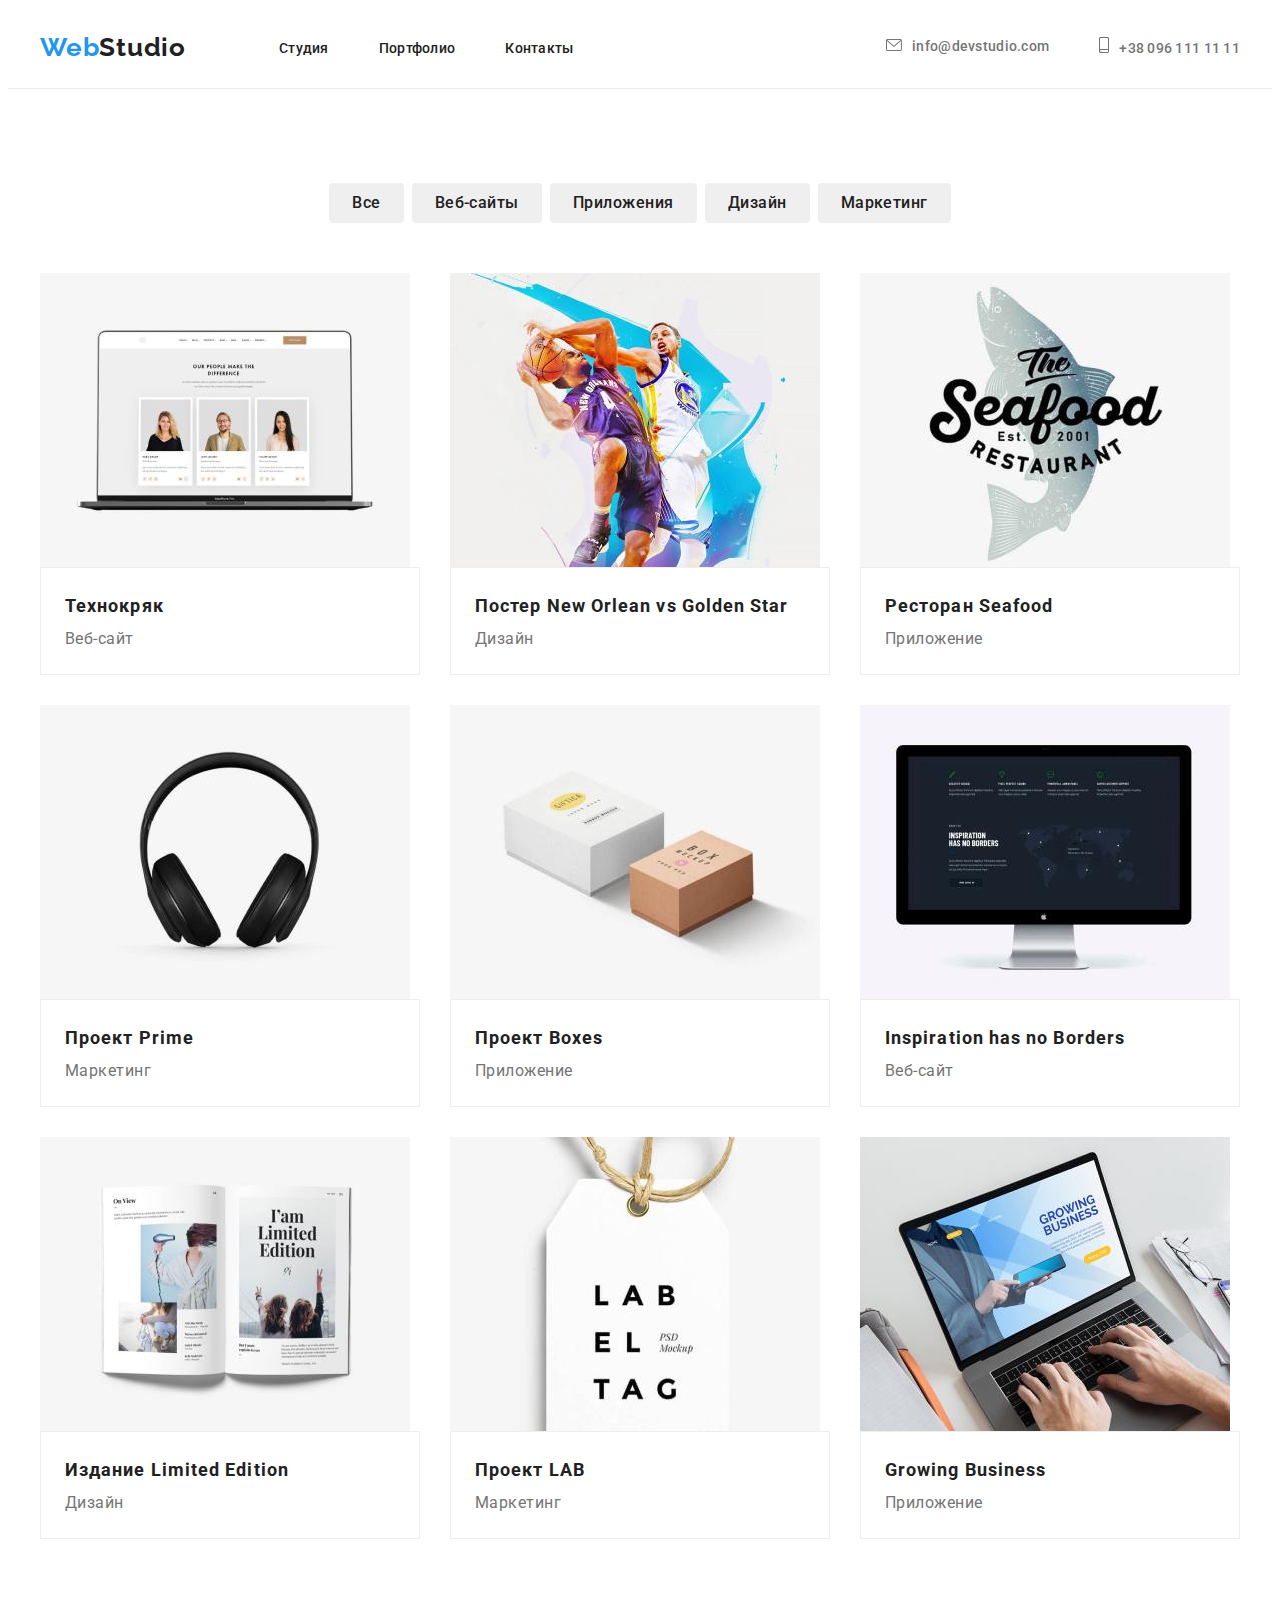
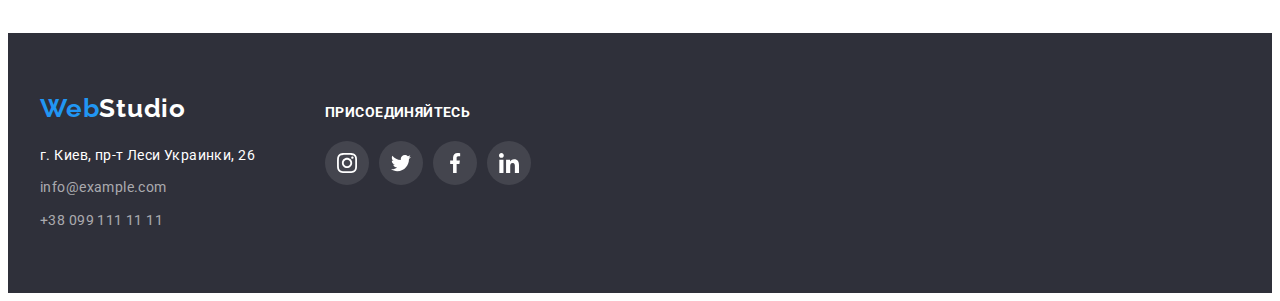
==== portfolio.html @ 64e589b5 "Копирует файлы с ДЗ№4" ====
<!DOCTYPE html>
<html lang="ru">
<head>
    <meta charset="UTF-8">
    <meta http-equiv="X-UA-Compatible" content="IE=edge">
    <meta name="viewport" content="width=device-width, initial-scale=1.0">
    <title>Портфолио</title>
    <link rel="preconnect" href="https://fonts.googleapis.com">
    <link rel="preconnect" href="https://fonts.gstatic.com" crossorigin>
    <link href="https://fonts.googleapis.com/css2?family=Raleway:wght@700&family=Roboto:wght@400;500;700;900&display=swap"
        rel="stylesheet">
    <link rel="stylesheet" href="https://cdnjs.cloudflare.com/ajax/libs/modern-normalize/1.1.0/modern-normalize.min.css"
            integrity="sha512-wpPYUAdjBVSE4KJnH1VR1HeZfpl1ub8YT/NKx4PuQ5NmX2tKuGu6U/JRp5y+Y8XG2tV+wKQpNHVUX03MfMFn9Q=="
            crossorigin="anonymous" referrerpolicy="no-referrer" />
    <link rel="stylesheet" href="./css/styles.css">
</head>
<body>

<!-- Хедер сайта -->
<header class="header">
    <div class="container header-container">
        <nav class="header-nav">
            <a class="logo logo-accent link" href="/">Web<span class="logo-dark">Studio</span></a>
            <ul class="menu-list">
                <li class="menu-item"><a class="menu-lihk link" href="./index.html">Студия</a></li>
                <li class="menu-item"><a class="menu-lihk link" href="./portfolio.html">Портфолио</a></li>
                <li class="menu-item"><a class="menu-lihk link" href="#">Контакты</a></li>
            </ul>
        </nav>

        <ul class="header-contacts">
            <li class="contacts-item">
                <a href="mailto:info@devstudio.com" class="contacts-link link">
                    <svg class="contacts-icon" width="16" height="12">
                        <use href="./images/icons.svg#icon-email"></use>
                    </svg>info@devstudio.com</a>
            </li>
            <li class="contacts-item">
                <a href="tel:+380961111111" class="contacts-link link">
                    <svg class="contacts-icon" width="10" height="16">
                        <use href="./images/icons.svg#icon-phone"></use>
                    </svg>+38 096 111 11 11</a>
            </li>
        </ul>
    </div>
</header>

<!-- Содержимое Страницы -->
<main>

<!-- Секция Портфолио -->
    <section class="section portfolio">
    <div class="container container-portfolio">
        <h1 class="visually-hidden">Портфолио</h1>
    
    <!-- Список кнопок -->
        <ul class="portfolio-btn-list">
            <li class="portfolio-btn-item"><button class="button portfolio-btn" type="button">Все</button></li>
            <li class="portfolio-btn-item"><button class="button portfolio-btn" type="button">Веб-сайты</button></li>
            <li class="portfolio-btn-item"><button class="button portfolio-btn" type="button">Приложения</button></li>
            <li class="portfolio-btn-item"><button class="button portfolio-btn" type="button">Дизайн</button></li>
            <li class="portfolio-btn-item"><button class="button portfolio-btn" type="button">Маркетинг</button></li>
        </ul>
        
        
        <!-- Примеры работ -->
        <ul class="examples-list">
            <li class="examples-item">
                <img src="./images/portfolio-img-1.jpg" 
                     alt="ноутбук"
                     width="370" 
                     height="294" /> 
                    <div class="examples-item-description"> 
                <h3 class="examples-title">Технокряк</h3>
                <p class="examples-text">Веб-сайт</p>
                </div>
            </li>
            <li class="examples-item">
                <img src="./images/portfolio-img-2.jpg" 
                     alt="спортсмены играют в баскетбол"
                     width="370" 
                     height="294" />
                    <div class="examples-item-description">
                <h3 class="examples-title">Постер New Orlean vs Golden Star</h3>
                <p class="examples-text">Дизайн</p>
                </div>
            </li>
            <li class="examples-item">
                <img src="./images/portfolio-img-3.jpg" 
                     alt="рыба"
                     width="370" 
                     height="294" />
                    <div class="examples-item-description">
                <h3 class="examples-title">Ресторан Seafood</h3>
                <p class="examples-text">Приложение</p>
                </div>
            </li>
            <li class="examples-item">
                <img src="./images/portfolio-img-4.jpg" 
                     alt="наушники"
                     width="370" 
                     height="294" />
                    <div class="examples-item-description">
                <h3 class="examples-title">Проект Prime</h3>
                <p class="examples-text">Маркетинг</p>
                </div>
            </li>
            <li class="examples-item">
                <img src="./images/portfolio-img-5.jpg" 
                     alt="две коробки"
                     width="370" 
                     height="294" /> 
                    <div class="examples-item-description">
                <h3 class="examples-title">Проект Boxes</h3>
                <p class="examples-text">Приложение</p>
                </div>
            </li>
            <li class="examples-item">
                <img src="./images/portfolio-img-6.jpg" 
                     alt="моноблок"
                     width="370" 
                     height="294" /> 
                    <div class="examples-item-description">
                <h3 class="examples-title">Inspiration has no Borders</h3>
                <p class="examples-text">Веб-сайт</p>
                </div>
            </li>
            <li class="examples-item">
                <img src="./images/portfolio-img-7.jpg" 
                     alt="открытый журнал"
                     width="370" 
                     height="294" />
                    <div class="examples-item-description">
                <h3 class="examples-title">Издание Limited Edition</h3>
                <p class="examples-text">Дизайн</p>
                </div>
            </li>
            <li class="examples-item">
                <img src="./images/portfolio-img-8.jpg" 
                     alt="бирка"
                     width="370" 
                     height="294" /> 
                    <div class="examples-item-description">
                <h3 class="examples-title">Проект LAB</h3>
                <p class="examples-text">Маркетинг</p>
                </div>
            </li>
            <li class="examples-item">
                <img src="./images/portfolio-img-9.jpg" 
                     alt="человек печатает на ноутбуке"
                     width="370" 
                     height="294" /> 
                    <div class="examples-item-description">
                    <h3 class="examples-title">Growing Business</h3>
                <p class="examples-text">Приложение</p>
                </div>
            </li>
       </ul>
    </div>
    </section>
</main>

<!-- Футер сайта -->
<footer class="footer">
    <div class="container footer-container">
        <div class="futer-left">
            <a class="logo-accent link" href="/">Web<span class="logo-light">Studio</span></a>
            <address>
                <ul class="footer-list">
                    <li class="footer-item">
                        <a class="footer-address link" href="https://goo.gl/maps/LHxUCXtkcn4WkLZF9" target="_blank"
                            rel="noreferrer noopener">г. Киев, пр-т Леси Украинки, 26</a>
                    </li>
                    <li class="footer-item">
                        <a class="footer-email link" href="mailto:info@example.com">info@example.com</a>
                    </li>
                    <li class="footer-item">
                        <a class="footer-tel link" href="tel:+380991111111">+38 099 111 11 11</a>
                    </li>
                </ul>
            </address>
        </div>

        <div class="futer-right">
            <h3 class="social-title">присоединяйтесь</h3>
            <ul class="futer-social-list social-list">
                <li class="social-item">
                    <a href="" class="social-link link futer-social-link">
                        <svg class="social-icon futer-social-icon" width="20" height="20">
                            <use href="./images/icons.svg#icon-instagram"></use>
                        </svg>
                    </a>
                </li>
                <li class="social-item">
                    <a href="" class="social-link link futer-social-link">
                        <svg class="social-icon futer-social-icon" width="20" height="20">
                            <use href="./images/icons.svg#icon-twitter"></use>
                        </svg>
                    </a>
                </li>
                <li class="social-item">
                    <a href="" class="social-link link futer-social-link">
                        <svg class="social-icon futer-social-icon" width="20" height="20">
                            <use href="./images/icons.svg#icon-facebook"></use>
                        </svg>
                    </a>
                </li>
                <li class="social-item">
                    <a href="" class="social-link link futer-social-link">
                        <svg class="social-icon futer-social-icon" width="20" height="20">
                            <use href="./images/icons.svg#icon-linkedin"></use>
                        </svg>
                    </a>
                </li>
            </ul>
        </div>
    </div>
</footer>

</body>
</html>
---- css/styles.css ----
/* Переменные */
:root {
  --primary-title-color: #ffffff;
  --second-title-color: #212121;
  --primary-text-color: #757575;
  --second-text-color: #ffffff99;
  --accent-color: #2196f3;
  --second-background-color: #f5f4fa;
  --third-background-color: #2f303a;
}

/* Сервисные классы */
p,
h1,
h2,
h3,
h4,
h5,
h6 {
  margin: 0;
}

ul {
  margin: 0;
  padding: 0;
  list-style: none;
}
button {
  cursor: pointer;
}
img {
  display: block;
}

.link {
  text-decoration: none;
}

.visually-hidden {
  position: absolute;
  width: 1px;
  height: 1px;
  margin: -1px;
  padding: 0;
  overflow: hidden;
  border: 0;
  clip: rect(0 0 0 0);
}
.container {
  width: 1200px;
  padding-left: 15px;
  padding-right: 15px;
  margin: 0 auto;
}

.section {
  padding-top: 94px;
  padding-bottom: 94px;
  /* outline: 2px solid tomato; */
}

/* Свойства, которые наследуются */
body {
  font-family: 'Roboto', sans-serif;
  color: var(--primary-text-color);
}

/* Стилизация Хедера */
.header {
  padding-top: 24px;
  padding-bottom: 25px;
  border-bottom: 1px solid #ececec;
}
.header-container {
  display: flex;
  align-items: center;
  justify-content: space-between;
}
.header-nav {
  display: flex;
  align-items: center;
}
.logo {
  margin-right: 93px;
}
.logo-accent {
  font-family: Raleway, sans-serif;
  font-weight: bold;
  font-size: 26px;
  line-height: 1.19;
  letter-spacing: 0.03em;
  color: var(--accent-color);
}
.logo-dark {
  color: var(--second-title-color);
}
.menu-list {
  display: flex;
}
.menu-item:not(:last-child) {
  margin-right: 50px;
}
.menu-lihk {
  font-weight: 500;
  font-size: 14px;
  line-height: 1.14;
  letter-spacing: 0.02em;
  color: #212121;
}
.menu-lihk:hover,
.menu-lihk:focus {
  color: var(--accent-color);
}

.header-contacts {
  display: flex;
  align-items: center;
}

.contacts-item:not(:last-child) {
  margin-right: 50px;
}
.contacts-item {
  display: flex;
  align-items: baseline;
}
.contacts-link {
  display: block;

  font-weight: 500;
  font-size: 14px;
  line-height: 1.14;
  letter-spacing: 0.02em;
  color: var(--primary-text-color);
}

.contacts-link:hover,
.contacts-link:focus {
  color: var(--accent-color);
}
.contacts-link:hover .contacts-icon,
.contacts-link:focus .contacts-icon {
  fill: var(--accent-color);
}

.contacts-icon {
  margin-right: 10px;
  fill: currentColor;
}

/* Стилизация Героя */

.hero {
  padding-top: 200px;
  padding-bottom: 200px;
  background-image: linear-gradient(
      rgba(47, 48, 58, 0.4),
      rgba(47, 48, 58, 0.4)
    ),
    url(../images/hero-img.jpg);
  background-repeat: no-repeat;
  background-size: cover;
  background-position: center;
  max-width: 1600px;
  margin: 0 auto;
}

.hero-title {
  max-width: 696px;
  margin: 0 auto 30px;

  font-weight: 900;
  font-size: 44px;
  line-height: 1.36;
  text-align: center;
  letter-spacing: 0.06em;
  text-transform: uppercase;
  color: var(--primary-title-color);
}

.hero-btn {
  display: block;
  margin: 0 auto;

  min-width: 200px;
  border-radius: 4px;
  padding: 10px 32px;
  text-align: center;
  border: 1px solid transparent;

  font-family: inherit;
  font-weight: bold;
  font-size: 16px;
  line-height: 1.87;
  letter-spacing: 0.06em;
  color: var(--primary-title-color);
  background-color: var(--accent-color);
}

/* Стилизация Секции о наших особенностях */

.features-list {
  display: flex;
  flex-wrap: wrap;
  margin-left: -30px;
  margin-bottom: -30px;
}

.features-item {
  flex-basis: calc((100% - 4 * 30px) / 4);
  margin-left: 30px;
  margin-bottom: 30px;
}

.features-icon-decoration {
  display: flex;
  align-items: center;
  justify-content: center;
  height: 120px;
  margin-bottom: 30px;
  background-color: rgba(245, 244, 250, 1);
}

.features-title {
  margin-bottom: 10px;

  font-weight: bold;
  font-size: 14px;
  line-height: 1.14;
  letter-spacing: 0.03em;
  text-transform: uppercase;
  color: var(--second-title-color);
}
.features-text {
  font-size: 14px;
  line-height: 1.71;
  letter-spacing: 0.03em;
}

/* Стилизация Секции о видах деятельности */
.about {
  padding-top: 0;
}
.about-title {
  margin-bottom: 50px;

  font-weight: bold;
  font-size: 36px;
  line-height: 1.16;
  text-align: center;
  letter-spacing: 0.03em;
  color: var(--second-title-color);
}

.about-list {
  display: flex;
}
.about-item:not(:last-child) {
  margin-right: 30px;
}

/* Стилизация Секции о команде */
.team {
  background-color: var(--second-background-color);
}
.team-title {
  margin-bottom: 50px;

  font-weight: bold;
  font-size: 36px;
  line-height: 1.16;
  text-align: center;
  letter-spacing: 0.03em;
  color: var(--second-title-color);
}
.team-list {
  display: flex;
  flex-wrap: wrap;
  margin-left: -30px;
  margin-bottom: -30px;
}
.team-item {
  flex-basis: calc((100% - 4 * 30px) / 4);
  margin-left: 30px;
  margin-bottom: 30px;

  box-shadow: 0px 2px 1px 0px rgba(0, 0, 0, 0.2),
    0px 1px 1px 0px rgba(0, 0, 0, 0.14), 0px 1px 3px 0px rgba(0, 0, 0, 0.12);
}

.team-item-description {
  padding-top: 30px;
  padding-bottom: 30px;

  background-color: #ffffff;
}
.team-member {
  margin-bottom: 10px;
  font-weight: 500;
  font-size: 16px;
  line-height: 1.18;
  text-align: center;
  letter-spacing: 0.03em;
  color: var(--second-title-color);
}
.team-member-position {
  margin-bottom: 16px;

  font-size: 16px;
  line-height: 1.18;
  text-align: center;
  letter-spacing: 0.03em;
}

.social-list {
  display: flex;
  justify-content: center;
}

.social-item {
  width: 44px;
  height: 44px;
}
.social-item:not(:last-child) {
  margin-right: 10px;
}

.social-link {
  width: 100%;
  height: 100%;

  border-radius: 50%;

  display: flex;
  align-items: center;
  justify-content: center;
}

.social-link:hover,
.social-link:focus {
  background-color: var(--accent-color);
}

.social-link:hover .social-icon,
.social-link:focus .social-icon {
  fill: #ffffff;
}

.team-social-icon {
  fill: #afb1b8;
}

/* Стилизация Постоянные клиенты */
.clients-title {
  margin-bottom: 50px;

  font-weight: bold;
  font-size: 36px;
  line-height: 1.16;
  text-align: center;
  letter-spacing: 0.03em;
  color: var(--second-title-color);
}

.clients-list {
  display: flex;
  justify-content: center;
}

.clients-item {
  width: 170px;
  height: 92px;
}
.clients-item:not(:last-child) {
  margin-right: 30px;
}
.clients-link {
  width: 100%;
  height: 100%;

  border: 1px solid rgba(175, 177, 184, 1);
  border-radius: 4px;
  display: flex;
  align-items: center;
  justify-content: center;
}

.clients-link:hover,
.clients-link:focus {
  border: 1px solid rgba(33, 150, 243, 1);
}

.clients-link:hover .clients-icon,
.clients-link:focus .clients-icon {
  fill: var(--accent-color);
}

.clients-icon {
  fill: #afb1b8;
}

/* Стилизация Футера */
.footer {
  padding-top: 60px;
  padding-bottom: 60px;
  background: var(--third-background-color);
}

.footer-container {
  display: flex;
  align-items: baseline;
}

.futer-right {
  margin-left: 70px;
  width: 206px;
  height: 80px;
}

.logo-light {
  color: var(--primary-title-color);
}
.footer-list {
  margin-top: 20px;
}
.footer-item:not(:last-child) {
  margin-bottom: 9px;
}
.footer-address {
  margin-top: 20px;

  font-style: normal;
  font-size: 14px;
  line-height: 1.71;
  letter-spacing: 0.03em;
  color: var(--primary-title-color);
}
.footer-email,
.footer-tel {
  font-style: normal;
  font-size: 14px;
  line-height: 1.71;
  letter-spacing: 0.03em;
  color: var(--second-text-color);
}
.footer-email:hover,
.footer-email:focus,
.footer-tel:hover,
.footer-tel:focus {
  color: var(--accent-color);
}

.social-container {
  display: flex;
}
.social-title {
  margin-bottom: 20px;

  font-weight: bold;
  font-size: 14px;
  line-height: 1.14;
  letter-spacing: 0.03em;
  text-transform: uppercase;
  color: var(--primary-title-color);
}

.futer-social-icon {
  fill: #ffffff;
}
.futer-social-link {
  background-color: rgba(255, 255, 255, 0.1);
}
/* Стилизация Страницы Портфолио */

/* Список кнопок */
.portfolio-btn {
  border-radius: 4px;
  padding: 6px 22px;
  min-width: 73px;
  text-align: center;
  border: 1px solid transparent;

  font-family: inherit;
  font-weight: 500;
  font-size: 16px;
  line-height: 1.62;
  letter-spacing: 0.03em;
  color: var(--second-title-color);
}
.portfolio-btn:hover,
.portfolio-btn:focus {
  color: var(--primary-title-color);
  background-color: var(--accent-color);
  box-shadow: 0px 2px 2px 0px rgba(0, 0, 0, 0.12),
    0px 1px 2px 0px rgba(0, 0, 0, 0.08), 0px 3px 1px 0px rgba(0, 0, 0, 0.1);
}
.portfolio-btn-list {
  display: flex;
  justify-content: center;
  padding-bottom: 16px;
  margin-bottom: 34px;
}
.portfolio-btn-item:not(:last-child) {
  margin-right: 8px;
}

/* Примеры работ */
.examples-list {
  display: flex;
  flex-wrap: wrap;
  margin-left: -30px;
  margin-bottom: -30px;
}
.examples-item {
  flex-basis: calc((100% - 3 * 30px) / 3);
  margin-left: 30px;
  margin-bottom: 30px;
}

.examples-item:hover,
.examples-item:focus {
  box-shadow: 1px 4px 6px 0px rgba(0, 0, 0, 0.16),
    0px 4px 4px 0px rgba(0, 0, 0, 0.06), 0px 1px 1px 0px rgba(0, 0, 0, 0.12);
}

.examples-item-description {
  padding: 20px 24px;

  border: 1px solid #eeeeee;
  border-left: 1px solid #eeeeee;
  border-right: 1px solid #eeeeee;
}

.examples-title {
  font-weight: bold;
  font-size: 18px;
  line-height: 2;
  letter-spacing: 0.06em;
  color: var(--second-title-color);
}
.examples-text {
  font-size: 16px;
  line-height: 1.87;
  letter-spacing: 0.03em;
}
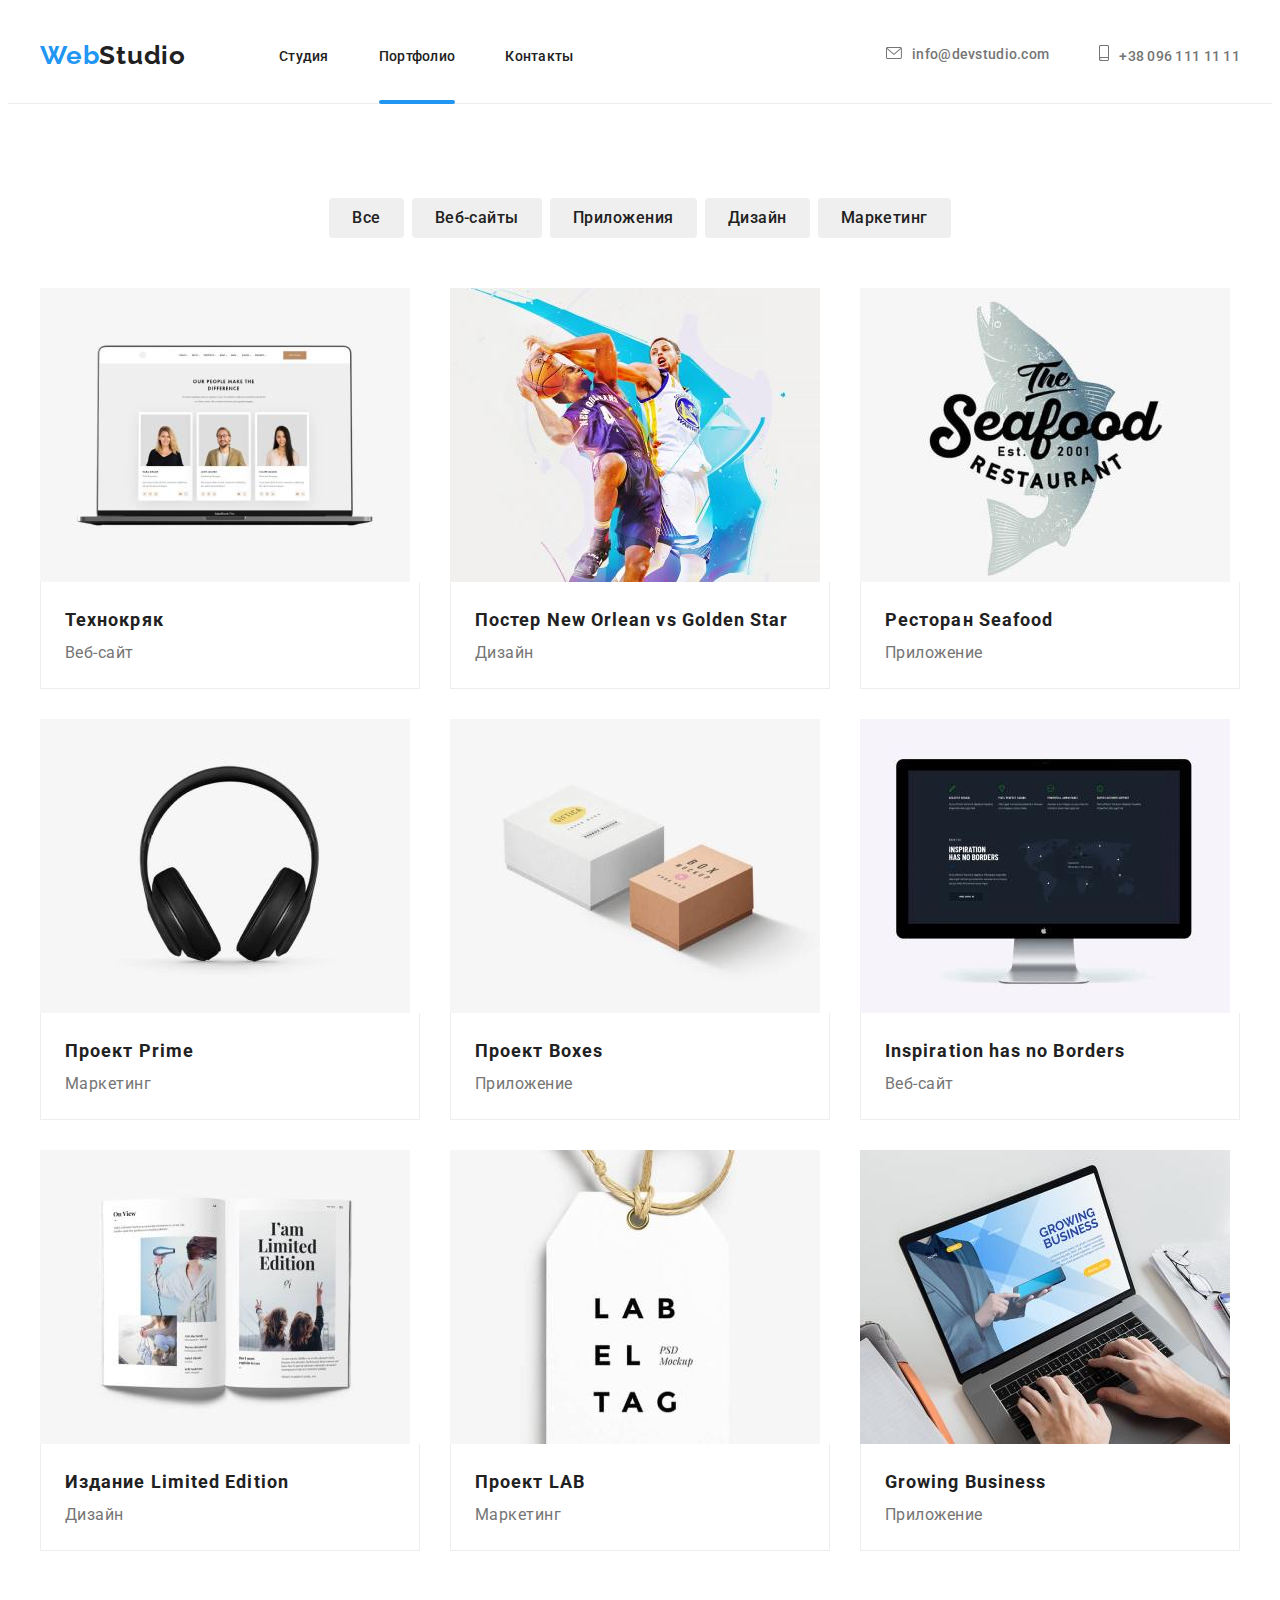
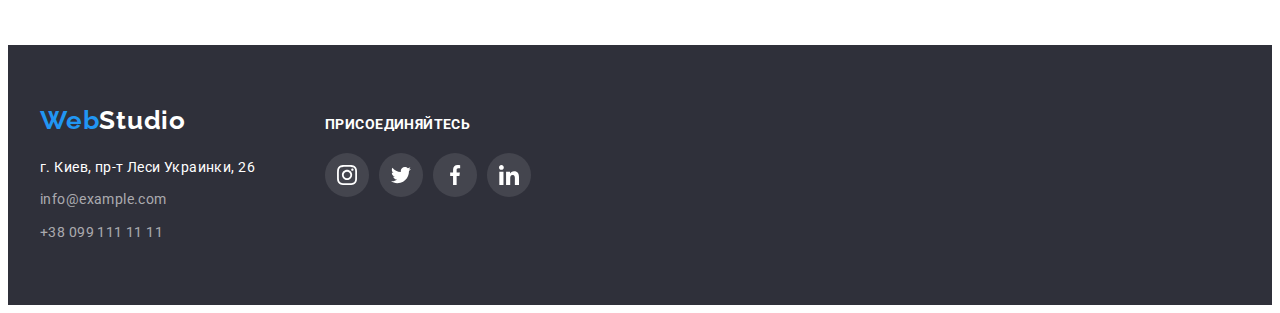
==== commit efb080ab: "Добавляет анимацию декоративных эффектов" ====
--- a/portfolio.html
+++ b/portfolio.html
@@ -23,7 +23,7 @@
             <a class="logo logo-accent link" href="/">Web<span class="logo-dark">Studio</span></a>
             <ul class="menu-list">
                 <li class="menu-item"><a class="menu-lihk link" href="./index.html">Студия</a></li>
-                <li class="menu-item"><a class="menu-lihk link" href="./portfolio.html">Портфолио</a></li>
+                <li class="menu-item"><a class="menu-lihk link current" href="./portfolio.html">Портфолио</a></li>
                 <li class="menu-item"><a class="menu-lihk link" href="#">Контакты</a></li>
             </ul>
         </nav>
@@ -65,91 +65,133 @@
         
         <!-- Примеры работ -->
         <ul class="examples-list">
-            <li class="examples-item">
-                <img src="./images/portfolio-img-1.jpg" 
-                     alt="ноутбук"
-                     width="370" 
-                     height="294" /> 
-                    <div class="examples-item-description"> 
+            <li class="examples-item">              
+                 <div class="examples-item-wrap">
+                     <img src="./images/portfolio-img-1.jpg" alt="ноутбук" width="370" height="294" />
+                     <p class="examples-item-text">Технокряк это современная площадка распространения коронавируса. Компании используют эту платформу для цифрового шпионажа и атак на защищённые сервера конкурентов.
+                 </p>
+               </div>
+               
+                <div class="examples-item-description">
                 <h3 class="examples-title">Технокряк</h3>
                 <p class="examples-text">Веб-сайт</p>
                 </div>
             </li>
             <li class="examples-item">
+                <div class="examples-item-wrap">
                 <img src="./images/portfolio-img-2.jpg" 
                      alt="спортсмены играют в баскетбол"
                      width="370" 
                      height="294" />
+                    <p class="examples-item-text">Технокряк это современная площадка распространения коронавируса. Компании используют эту
+                        платформу для цифрового шпионажа и атак на защищённые сервера конкурентов.
+                    </p>
+                    </div>
                     <div class="examples-item-description">
                 <h3 class="examples-title">Постер New Orlean vs Golden Star</h3>
                 <p class="examples-text">Дизайн</p>
                 </div>
             </li>
             <li class="examples-item">
+                <div class="examples-item-wrap">
                 <img src="./images/portfolio-img-3.jpg" 
                      alt="рыба"
                      width="370" 
                      height="294" />
+                    <p class="examples-item-text">Технокряк это современная площадка распространения коронавируса. Компании используют эту
+                        платформу для цифрового шпионажа и атак на защищённые сервера конкурентов.
+                    </p>
+                    </div>
                     <div class="examples-item-description">
                 <h3 class="examples-title">Ресторан Seafood</h3>
                 <p class="examples-text">Приложение</p>
                 </div>
             </li>
             <li class="examples-item">
+                <div class="examples-item-wrap">
                 <img src="./images/portfolio-img-4.jpg" 
                      alt="наушники"
                      width="370" 
                      height="294" />
+                    <p class="examples-item-text">Технокряк это современная площадка распространения коронавируса. Компании используют эту
+                        платформу для цифрового шпионажа и атак на защищённые сервера конкурентов.
+                    </p>
+                    </div>
                     <div class="examples-item-description">
                 <h3 class="examples-title">Проект Prime</h3>
                 <p class="examples-text">Маркетинг</p>
                 </div>
             </li>
             <li class="examples-item">
+                <div class="examples-item-wrap">
                 <img src="./images/portfolio-img-5.jpg" 
                      alt="две коробки"
                      width="370" 
                      height="294" /> 
+                    <p class="examples-item-text">Технокряк это современная площадка распространения коронавируса. Компании используют эту
+                        платформу для цифрового шпионажа и атак на защищённые сервера конкурентов.
+                    </p>
+                    </div>
                     <div class="examples-item-description">
                 <h3 class="examples-title">Проект Boxes</h3>
                 <p class="examples-text">Приложение</p>
                 </div>
             </li>
             <li class="examples-item">
+                <div class="examples-item-wrap">
                 <img src="./images/portfolio-img-6.jpg" 
                      alt="моноблок"
                      width="370" 
-                     height="294" /> 
+                     height="294" />
+                    <p class="examples-item-text">Технокряк это современная площадка распространения коронавируса. Компании используют эту
+                        платформу для цифрового шпионажа и атак на защищённые сервера конкурентов.
+                    </p>
+                    </div>
                     <div class="examples-item-description">
                 <h3 class="examples-title">Inspiration has no Borders</h3>
                 <p class="examples-text">Веб-сайт</p>
                 </div>
             </li>
             <li class="examples-item">
+                <div class="examples-item-wrap">
                 <img src="./images/portfolio-img-7.jpg" 
                      alt="открытый журнал"
                      width="370" 
                      height="294" />
+                    <p class="examples-item-text">Технокряк это современная площадка распространения коронавируса. Компании используют эту
+                        платформу для цифрового шпионажа и атак на защищённые сервера конкурентов.
+                    </p>
+                    </div>
                     <div class="examples-item-description">
                 <h3 class="examples-title">Издание Limited Edition</h3>
                 <p class="examples-text">Дизайн</p>
                 </div>
             </li>
             <li class="examples-item">
+                <div class="examples-item-wrap">
                 <img src="./images/portfolio-img-8.jpg" 
                      alt="бирка"
                      width="370" 
                      height="294" /> 
+                    <p class="examples-item-text">Технокряк это современная площадка распространения коронавируса. Компании используют эту
+                        платформу для цифрового шпионажа и атак на защищённые сервера конкурентов.
+                    </p>
+                    </div>
                     <div class="examples-item-description">
                 <h3 class="examples-title">Проект LAB</h3>
                 <p class="examples-text">Маркетинг</p>
                 </div>
             </li>
             <li class="examples-item">
+                <div class="examples-item-wrap">
                 <img src="./images/portfolio-img-9.jpg" 
                      alt="человек печатает на ноутбуке"
                      width="370" 
                      height="294" /> 
+                    <p class="examples-item-text">Технокряк это современная площадка распространения коронавируса. Компании используют эту
+                        платформу для цифрового шпионажа и атак на защищённые сервера конкурентов.
+                    </p>
+                    </div>
                     <div class="examples-item-description">
                     <h3 class="examples-title">Growing Business</h3>
                 <p class="examples-text">Приложение</p>
@@ -186,28 +228,28 @@
             <ul class="futer-social-list social-list">
                 <li class="social-item">
                     <a href="" class="social-link link futer-social-link">
-                        <svg class="social-icon futer-social-icon" width="20" height="20">
+                        <svg class="futer-social-icon" width="20" height="20">
                             <use href="./images/icons.svg#icon-instagram"></use>
                         </svg>
                     </a>
                 </li>
                 <li class="social-item">
                     <a href="" class="social-link link futer-social-link">
-                        <svg class="social-icon futer-social-icon" width="20" height="20">
+                        <svg class="futer-social-icon" width="20" height="20">
                             <use href="./images/icons.svg#icon-twitter"></use>
                         </svg>
                     </a>
                 </li>
                 <li class="social-item">
                     <a href="" class="social-link link futer-social-link">
-                        <svg class="social-icon futer-social-icon" width="20" height="20">
+                        <svg class="futer-social-icon" width="20" height="20">
                             <use href="./images/icons.svg#icon-facebook"></use>
                         </svg>
                     </a>
                 </li>
                 <li class="social-item">
                     <a href="" class="social-link link futer-social-link">
-                        <svg class="social-icon futer-social-icon" width="20" height="20">
+                        <svg class="futer-social-icon" width="20" height="20">
                             <use href="./images/icons.svg#icon-linkedin"></use>
                         </svg>
                     </a>
--- a/css/styles.css
+++ b/css/styles.css
@@ -67,8 +67,8 @@
 
 /* Стилизация Хедера */
 .header {
-  padding-top: 24px;
-  padding-bottom: 25px;
+  padding-top: 32px;
+  padding-bottom: 32px;
   border-bottom: 1px solid #ececec;
 }
 .header-container {
@@ -106,12 +106,24 @@
   line-height: 1.14;
   letter-spacing: 0.02em;
   color: #212121;
+  transition: color 250ms cubic-bezier(0.4, 0, 0.2, 1);
+  position: relative;
 }
 .menu-lihk:hover,
 .menu-lihk:focus {
   color: var(--accent-color);
 }
 
+.menu-lihk.current::after {
+  content: ' ';
+  width: 100%;
+  position: absolute;
+  display: block;
+  height: 4px;
+  border-radius: 2px;
+  bottom: -40px;
+  background-color: var(--accent-color);
+}
 .header-contacts {
   display: flex;
   align-items: center;
@@ -132,6 +144,7 @@
   line-height: 1.14;
   letter-spacing: 0.02em;
   color: var(--primary-text-color);
+  transition: color 250ms cubic-bezier(0.4, 0, 0.2, 1);
 }
 
 .contacts-link:hover,
@@ -146,6 +159,7 @@
 .contacts-icon {
   margin-right: 10px;
   fill: currentColor;
+  transition: fill 250ms cubic-bezier(0.4, 0, 0.2, 1);
 }
 
 /* Стилизация Героя */
@@ -195,6 +209,7 @@
   letter-spacing: 0.06em;
   color: var(--primary-title-color);
   background-color: var(--accent-color);
+  box-shadow: 0px 4px 4px 0px rgba(0, 0, 0, 0.15);
 }
 
 /* Стилизация Секции о наших особенностях */
@@ -257,6 +272,28 @@
 }
 .about-item:not(:last-child) {
   margin-right: 30px;
+}
+.about-text {
+  position: relative;
+}
+
+.about-text-discription {
+  position: absolute;
+  bottom: 0;
+
+  font-weight: bold;
+  font-size: 14px;
+  line-height: 1.14;
+  letter-spacing: 0.03em;
+  text-transform: uppercase;
+  color: var(--primary-title-color);
+  background-color: rgba(47, 48, 58, 0.8);
+
+  height: 70px;
+  width: 100%;
+  display: flex;
+  align-items: center;
+  justify-content: center;
 }
 
 /* Стилизация Секции о команде */
@@ -334,15 +371,18 @@
   display: flex;
   align-items: center;
   justify-content: center;
+  transition: background-color 250ms cubic-bezier(0.4, 0, 0.2, 1);
 }
 
 .social-link:hover,
 .social-link:focus {
   background-color: var(--accent-color);
 }
-
-.social-link:hover .social-icon,
-.social-link:focus .social-icon {
+.team-social-icon {
+  transition: fill 250ms cubic-bezier(0.4, 0, 0.2, 1);
+}
+.social-link:hover .team-social-icon,
+.social-link:focus .team-social-icon {
   fill: #ffffff;
 }
 
@@ -383,6 +423,7 @@
   display: flex;
   align-items: center;
   justify-content: center;
+  transition: border 250ms cubic-bezier(0.4, 0, 0.2, 1);
 }
 
 .clients-link:hover,
@@ -390,13 +431,14 @@
   border: 1px solid rgba(33, 150, 243, 1);
 }
 
+.clients-icon {
+  fill: #afb1b8;
+  transition: fill 250ms cubic-bezier(0.4, 0, 0.2, 1);
+}
+
 .clients-link:hover .clients-icon,
 .clients-link:focus .clients-icon {
   fill: var(--accent-color);
-}
-
-.clients-icon {
-  fill: #afb1b8;
 }
 
 /* Стилизация Футера */
@@ -442,6 +484,7 @@
   line-height: 1.71;
   letter-spacing: 0.03em;
   color: var(--second-text-color);
+  transition: color 250ms cubic-bezier(0.4, 0, 0.2, 1);
 }
 .footer-email:hover,
 .footer-email:focus,
@@ -470,6 +513,7 @@
 .futer-social-link {
   background-color: rgba(255, 255, 255, 0.1);
 }
+
 /* Стилизация Страницы Портфолио */
 
 /* Список кнопок */
@@ -486,6 +530,9 @@
   line-height: 1.62;
   letter-spacing: 0.03em;
   color: var(--second-title-color);
+  transition: color 250ms cubic-bezier(0.4, 0, 0.2, 1),
+    background-color 250ms cubic-bezier(0.4, 0, 0.2, 1),
+    box-shadow 250ms cubic-bezier(0.4, 0, 0.2, 1);
 }
 .portfolio-btn:hover,
 .portfolio-btn:focus {
@@ -515,6 +562,7 @@
   flex-basis: calc((100% - 3 * 30px) / 3);
   margin-left: 30px;
   margin-bottom: 30px;
+  transition: box-shadow 250ms cubic-bezier(0.4, 0, 0.2, 1);
 }
 
 .examples-item:hover,
@@ -523,12 +571,36 @@
     0px 4px 4px 0px rgba(0, 0, 0, 0.06), 0px 1px 1px 0px rgba(0, 0, 0, 0.12);
 }
 
+.examples-item:hover .examples-item-text {
+  transform: translateY(-100%);
+}
+
+.examples-item-wrap {
+  position: relative;
+  overflow: hidden;
+}
+
+.examples-item-text {
+  position: absolute;
+  top: 100%;
+
+  padding: 63px 24px;
+  height: 100%;
+  transform: translateY(0);
+  transition: transform 250ms cubic-bezier(0.4, 0, 0.2, 1);
+
+  font-size: 18px;
+  line-height: 1.33;
+  letter-spacing: 0.03em;
+  color: var(--primary-title-color);
+  background-color: rgba(33, 150, 243, 0.9);
+}
 .examples-item-description {
   padding: 20px 24px;
 
-  border: 1px solid #eeeeee;
-  border-left: 1px solid #eeeeee;
-  border-right: 1px solid #eeeeee;
+  border-bottom: 1px solid rgba(238, 238, 238, 1);
+  border-left: 1px solid rgba(238, 238, 238, 1);
+  border-right: 1px solid rgba(238, 238, 238, 1);
 }
 
 .examples-title {
@@ -543,3 +615,59 @@
   line-height: 1.87;
   letter-spacing: 0.03em;
 }
+
+/* Модальное окно */
+.backdrop {
+  width: 100vw;
+  height: 100vh;
+  background-color: rgba(0, 0, 0, 0.2);
+  position: fixed;
+  top: 0;
+
+  opacity: 1;
+  transition: opacity 250ms cubic-bezier(0.4, 0, 0.2, 1),
+    visibility 250ms cubic-bezier(0.4, 0, 0.2, 1);
+}
+
+.backdrop.is-hidden {
+  visibility: hidden;
+  opacity: 0;
+  pointer-events: none;
+}
+
+.backdrop.is-hidden .modal {
+  transform: translate(-50%, -50%) scale(0.7);
+  opacity: 0;
+}
+
+.modal {
+  position: absolute;
+  top: 50%;
+  left: 50%;
+
+  width: 528px;
+  min-height: 581px;
+  background-color: #fff;
+  border-radius: 4px;
+  box-shadow: 0px 2px 1px 0px rgba(0, 0, 0, 0.2),
+    0px 1px 1px 0px rgba(0, 0, 0, 0.14), 0px 1px 3px 0px rgba(0, 0, 0, 0.12);
+
+  transform: translate(-50%, -50%) scale(1);
+  opacity: 1;
+  transition: transform 250ms cubic-bezier(0.4, 0, 0.2, 1),
+    opacity 250ms cubic-bezier(0.4, 0, 0.2, 1);
+}
+
+.modal-btn {
+  border: 1px solid rgba(0, 0, 0, 0.1);
+  background-color: transparent;
+  width: 30px;
+  height: 30px;
+  border-radius: 50%;
+  position: absolute;
+  top: 8px;
+  right: 8px;
+  display: flex;
+  align-items: center;
+  justify-content: center;
+}
